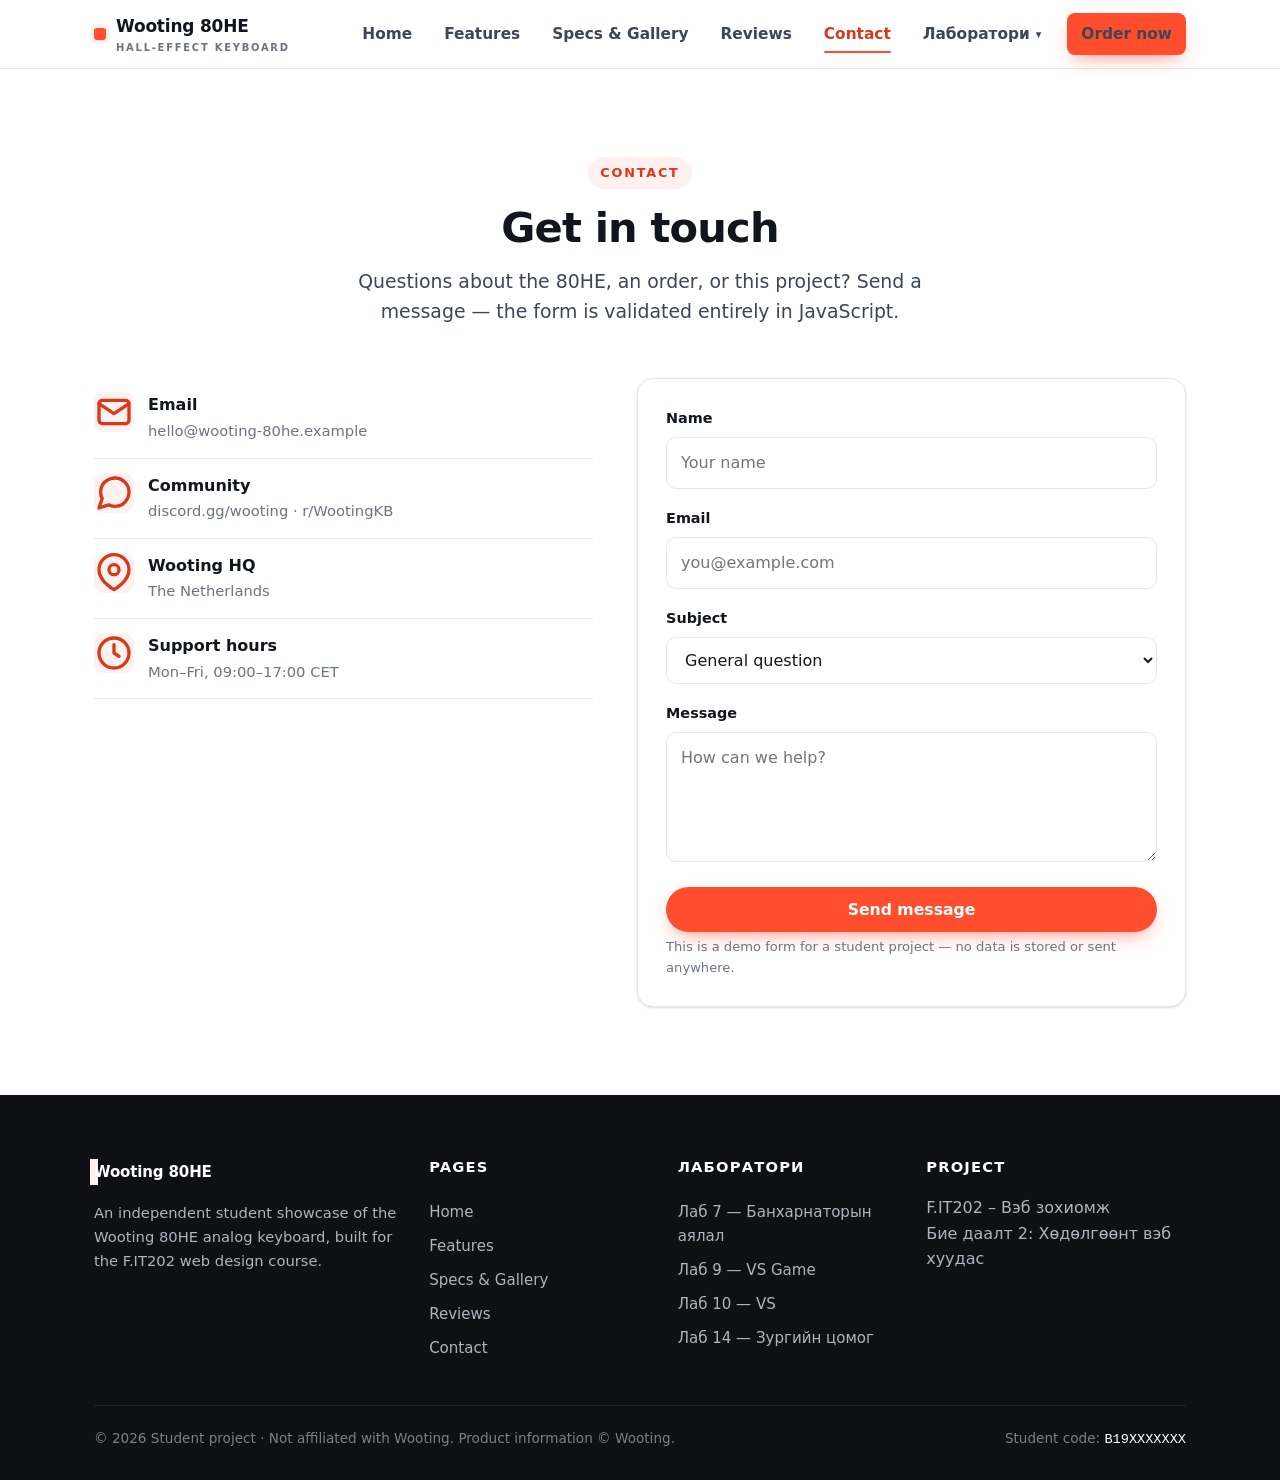
==== contact.html @ c4c40809 "sigma" ====
<!DOCTYPE html>
<html lang="en">
<head>
  <meta charset="UTF-8">
  <meta name="viewport" content="width=device-width, initial-scale=1.0">
  <title>Contact — Wooting 80HE</title>
  <meta name="description" content="Get in touch about the Wooting 80HE.">
  <link rel="stylesheet" href="css/style.css">
</head>
<body>

  <header class="site-header">
    <div class="container nav">
      <a class="brand" href="index.html"><span class="dot"></span><span>Wooting 80HE<small>Hall-Effect Keyboard</small></span></a>
      <button class="nav-toggle" aria-label="Toggle menu" aria-expanded="false"><span></span></button>
      <nav class="nav-links">
        <a href="index.html" data-nav="home">Home</a>
        <a href="features.html" data-nav="features">Features</a>
        <a href="specs.html" data-nav="specs">Specs &amp; Gallery</a>
        <a href="reviews.html" data-nav="reviews">Reviews</a>
        <a href="contact.html" data-nav="contact">Contact</a>
        <div class="nav-item">
          <button type="button" class="dropdown-toggle" aria-haspopup="true" aria-expanded="false">Лаборатори <span class="caret">▾</span></button>
          <div class="dropdown" role="menu">
            <a href="lab9.html"  data-nav="lab9"  role="menuitem"><b>Лаб 9</b><span>VS Game</span></a>
            <a href="lab10.html" data-nav="lab10" role="menuitem"><b>Лаб 10</b><span>VS</span></a>
            <a href="lab14.html" data-nav="lab14" role="menuitem"><b>Лаб 14</b><span>Зургийн цомог</span></a>
          </div>
        </div>
        <a class="btn btn--primary nav-cta" href="contact.html">Order now</a>
      </nav>
    </div>
  </header>
  <div class="loadbar"></div>

  <main id="app" data-page="contact">

    <section class="section">
      <div class="container">
        <div class="section-head center reveal">
          <span class="eyebrow">Contact</span>
          <h2>Get in touch</h2>
          <p class="lead" style="margin:14px auto 0;">Questions about the 80HE, an order, or this project? Send a message — the form is validated entirely in JavaScript.</p>
        </div>

        <div class="contact-grid">
          <div class="reveal">
            <ul class="info-list">
              <li>
                <div class="ico"><svg viewBox="0 0 24 24" fill="none" stroke="currentColor" stroke-width="2" stroke-linecap="round" stroke-linejoin="round"><rect x="3" y="5" width="18" height="14" rx="2"></rect><path d="m3 7 9 6 9-6"></path></svg></div>
                <div><b>Email</b><span>hello@wooting-80he.example</span></div>
              </li>
              <li>
                <div class="ico"><svg viewBox="0 0 24 24" fill="none" stroke="currentColor" stroke-width="2" stroke-linecap="round" stroke-linejoin="round"><path d="M21 11.5a8.38 8.38 0 0 1-.9 3.8 8.5 8.5 0 0 1-7.6 4.7 8.38 8.38 0 0 1-3.8-.9L3 21l1.9-5.7a8.38 8.38 0 0 1-.9-3.8 8.5 8.5 0 0 1 4.7-7.6 8.38 8.38 0 0 1 3.8-.9h.5a8.48 8.48 0 0 1 8 8v.5z"></path></svg></div>
                <div><b>Community</b><span>discord.gg/wooting · r/WootingKB</span></div>
              </li>
              <li>
                <div class="ico"><svg viewBox="0 0 24 24" fill="none" stroke="currentColor" stroke-width="2" stroke-linecap="round" stroke-linejoin="round"><path d="M21 10c0 7-9 12-9 12s-9-5-9-12a9 9 0 0 1 18 0z"></path><circle cx="12" cy="10" r="3"></circle></svg></div>
                <div><b>Wooting HQ</b><span>The Netherlands</span></div>
              </li>
              <li>
                <div class="ico"><svg viewBox="0 0 24 24" fill="none" stroke="currentColor" stroke-width="2" stroke-linecap="round" stroke-linejoin="round"><circle cx="12" cy="12" r="9"></circle><path d="M12 7v5l3 2"></path></svg></div>
                <div><b>Support hours</b><span>Mon–Fri, 09:00–17:00 CET</span></div>
              </li>
            </ul>
          </div>

          <!-- ===== Contact form: validated by initForm() in app.js ===== -->
          <form class="form reveal" id="contact-form" novalidate>
            <div class="form-success">Thanks! Your message has been validated and "sent". We'll be in touch soon.</div>
            <div class="field">
              <label for="name">Name</label>
              <input type="text" id="name" name="name" placeholder="Your name" autocomplete="name">
              <div class="error">Please enter your name.</div>
            </div>
            <div class="field">
              <label for="email">Email</label>
              <input type="email" id="email" name="email" placeholder="you@example.com" autocomplete="email">
              <div class="error">Please enter a valid email address.</div>
            </div>
            <div class="field">
              <label for="subject">Subject</label>
              <select id="subject" name="subject">
                <option value="general">General question</option>
                <option value="order">Order &amp; shipping</option>
                <option value="support">Technical support</option>
                <option value="press">Press &amp; partnerships</option>
              </select>
            </div>
            <div class="field">
              <label for="message">Message</label>
              <textarea id="message" name="message" placeholder="How can we help?"></textarea>
              <div class="error">Message should be at least 10 characters.</div>
            </div>
            <button type="submit" class="btn btn--primary" style="width:100%; justify-content:center;">Send message</button>
            <p class="form-note">This is a demo form for a student project — no data is stored or sent anywhere.</p>
          </form>
        </div>
      </div>
    </section>

  </main>

  <footer class="site-footer">
    <div class="container">
      <div class="footer-grid">
        <div class="footer-brand">
          <a class="brand" href="index.html"><span class="dot"></span><span>Wooting 80HE</span></a>
          <p>An independent student showcase of the Wooting 80HE analog keyboard, built for the F.IT202 web design course.</p>
        </div>
        <div><h4>Pages</h4>
          <a href="index.html">Home</a><br><a href="features.html">Features</a><br><a href="specs.html">Specs &amp; Gallery</a><br><a href="reviews.html">Reviews</a><br><a href="contact.html">Contact</a>
        </div>
        <div><h4>Лаборатори</h4>
          <a href="lab7.html">Лаб 7 — Банхарнаторын аялал</a><br><a href="lab9.html">Лаб 9 — VS Game</a><br><a href="lab10.html">Лаб 10 — VS</a><br><a href="lab14.html">Лаб 14 — Зургийн цомог</a>
        </div>
        <div><h4>Project</h4><p style="margin:0;">F.IT202 – Вэб зохиомж<br>Бие даалт 2: Хөдөлгөөнт вэб хуудас</p></div>
      </div>
      <div class="footer-bottom">
        <span>© 2026 Student project · Not affiliated with Wooting. Product information © Wooting.</span>
        <span>Student code: <span class="code">B19XXXXXXX</span></span>
      </div>
    </div>
  </footer>

  <button class="to-top" aria-label="Back to top">↑</button>
  <script src="js/app.js"></script>
</body>
</html>
---- css/style.css ----
/* =================================================================
   Wooting 80HE — Web Design Self-Study 2 (F.IT202)
   Hand-written CSS. No frameworks, no templates.
   Clean / light / minimal theme
   ================================================================= */

/* ---------- Design tokens ---------- */
:root {
  --bg: #ffffff;
  --bg-alt: #f5f6f8;
  --bg-soft: #fafbfc;
  --ink: #11151c;
  --ink-2: #3d4654;
  --muted: #6b7480;
  --line: #e6e8ec;
  --accent: #ff4d2d;          /* warm coral accent (nod to Wooting) */
  --accent-ink: #d8381b;
  --accent-soft: #fff1ed;
  --ok: #1f9d57;
  --err: #d92d20;

  --radius: 16px;
  --radius-sm: 10px;
  --shadow-sm: 0 1px 2px rgba(16,24,40,.06), 0 1px 3px rgba(16,24,40,.10);
  --shadow: 0 18px 40px -18px rgba(16,24,40,.30);
  --max: 1140px;

  --font: "Inter", "Segoe UI", system-ui, -apple-system, "Helvetica Neue", Arial, sans-serif;
  --mono: "SF Mono", "JetBrains Mono", "Consolas", ui-monospace, monospace;
}

/* ---------- Reset ---------- */
*, *::before, *::after { box-sizing: border-box; margin: 0; padding: 0; }
html { scroll-behavior: smooth; -webkit-text-size-adjust: 100%; }
body {
  font-family: var(--font);
  color: var(--ink);
  background: var(--bg);
  line-height: 1.6;
  -webkit-font-smoothing: antialiased;
  text-rendering: optimizeLegibility;
}
img { max-width: 100%; display: block; }
a { color: inherit; text-decoration: none; }
ul { list-style: none; }
button { font-family: inherit; cursor: pointer; border: none; background: none; }
:focus-visible { outline: 3px solid var(--accent); outline-offset: 2px; border-radius: 4px; }

/* ---------- Layout helpers ---------- */
.container { width: 100%; max-width: var(--max); margin: 0 auto; padding: 0 24px; }
.section { padding: 88px 0; }
.section--alt { background: var(--bg-alt); }
.section--soft { background: var(--bg-soft); }
.center { text-align: center; }
.eyebrow {
  display: inline-block;
  font-size: .8rem; font-weight: 700; letter-spacing: .14em;
  text-transform: uppercase; color: var(--accent-ink);
  background: var(--accent-soft);
  padding: 6px 12px; border-radius: 999px; margin-bottom: 16px;
}
h1, h2, h3 { line-height: 1.12; letter-spacing: -.02em; font-weight: 800; }
h1 { font-size: clamp(2.2rem, 5.2vw, 3.8rem); }
h2 { font-size: clamp(1.7rem, 3.6vw, 2.6rem); }
h3 { font-size: 1.2rem; font-weight: 700; }
.lead { font-size: clamp(1.02rem, 1.6vw, 1.18rem); color: var(--ink-2); max-width: 60ch; }
.muted { color: var(--muted); }
.section-head { max-width: 64ch; margin: 0 auto 52px; }
.section-head.center { text-align: center; }

/* ---------- Buttons ---------- */
.btn {
  display: inline-flex; align-items: center; gap: 8px;
  font-weight: 650; font-size: .98rem;
  padding: 13px 22px; border-radius: 999px;
  transition: transform .15s ease, box-shadow .2s ease, background .2s ease, color .2s ease;
  white-space: nowrap;
}
.btn--primary { background: var(--accent); color: #fff; box-shadow: 0 8px 20px -8px rgba(255,77,45,.7); }
.btn--primary:hover { background: var(--accent-ink); transform: translateY(-2px); }
.btn--ghost { background: #fff; color: var(--ink); border: 1.5px solid var(--line); }
.btn--ghost:hover { border-color: var(--ink); transform: translateY(-2px); }
.btn--light { background: rgba(255,255,255,.16); color: #fff; border: 1.5px solid rgba(255,255,255,.4); }
.btn--light:hover { background: rgba(255,255,255,.28); }

/* =================================================================
   Header / Navigation
   ================================================================= */
.site-header {
  position: sticky; top: 0; z-index: 100;
  background: rgba(255,255,255,.82);
  backdrop-filter: saturate(160%) blur(12px);
  border-bottom: 1px solid var(--line);
}
.nav { display: flex; align-items: center; justify-content: space-between; height: 68px; }
.brand { display: flex; align-items: center; gap: 10px; font-weight: 800; letter-spacing: -.01em; font-size: 1.06rem; }
.brand .dot { width: 12px; height: 12px; border-radius: 3px; background: var(--accent); box-shadow: 0 0 0 4px var(--accent-soft); }
.brand small { display: block; font-size: .62rem; font-weight: 600; letter-spacing: .18em; color: var(--muted); text-transform: uppercase; }

.nav-links { display: flex; align-items: center; gap: 4px; }
.nav-links a {
  position: relative; font-weight: 550; font-size: .96rem; color: var(--ink-2);
  padding: 9px 14px; border-radius: 8px; transition: color .15s ease, background .15s ease;
}
.nav-links a:hover { color: var(--ink); background: var(--bg-alt); }
.nav-links a.is-active { color: var(--accent-ink); }
.nav-links a.is-active::after {
  content: ""; position: absolute; left: 14px; right: 14px; bottom: 2px;
  height: 2px; background: var(--accent); border-radius: 2px;
}
.nav-cta { margin-left: 8px; }

/* dropdown (Laboratory menu) */
.nav-item { position: relative; }
.dropdown-toggle {
  display: inline-flex; align-items: center; gap: 6px;
  font-weight: 550; font-size: .96rem; color: var(--ink-2);
  padding: 9px 14px; border-radius: 8px; transition: color .15s ease, background .15s ease;
}
.dropdown-toggle:hover { color: var(--ink); background: var(--bg-alt); }
.dropdown-toggle.is-active { color: var(--accent-ink); }
.dropdown-toggle .caret { font-size: .7rem; transition: transform .2s ease; }
.dropdown {
  position: absolute; top: calc(100% + 8px); left: 0; min-width: 250px;
  background: #fff; border: 1px solid var(--line); border-radius: 14px;
  box-shadow: var(--shadow); padding: 8px; z-index: 120;
  opacity: 0; visibility: hidden; transform: translateY(-8px);
  transition: opacity .18s ease, transform .18s ease, visibility .18s ease;
}
.nav-item:hover .dropdown,
.nav-item.open .dropdown { opacity: 1; visibility: visible; transform: none; }
.nav-item.open .dropdown-toggle .caret { transform: rotate(180deg); }
.dropdown a {
  display: block; padding: 10px 12px; border-radius: 8px;
  font-size: .92rem; color: var(--ink-2); font-weight: 550;
}
.dropdown a:hover { background: var(--bg-alt); color: var(--ink); }
.dropdown a b { display: block; color: var(--ink); font-size: .95rem; }
.dropdown a span { color: var(--muted); font-size: .8rem; }

/* hamburger */
.nav-toggle { display: none; width: 44px; height: 44px; border-radius: 10px; align-items: center; justify-content: center; }
.nav-toggle span, .nav-toggle span::before, .nav-toggle span::after {
  content: ""; display: block; width: 22px; height: 2px; background: var(--ink); border-radius: 2px; transition: transform .25s ease, opacity .2s ease;
}
.nav-toggle span::before { transform: translateY(-7px); }
.nav-toggle span::after { transform: translateY(5px); }
.nav-toggle.is-open span { background: transparent; }
.nav-toggle.is-open span::before { transform: rotate(45deg); }
.nav-toggle.is-open span::after { transform: rotate(-45deg) translateY(-1px); }

/* AJAX loading bar */
.loadbar {
  position: fixed; top: 0; left: 0; height: 3px; width: 0;
  background: linear-gradient(90deg, var(--accent), #ffb199);
  z-index: 200; opacity: 0; transition: width .2s ease, opacity .3s ease;
}
.loadbar.is-active { opacity: 1; }

/* page swap fade (AJAX) */
#app { animation: fadeUp .45s ease; }
#app.is-swapping { opacity: .25; transition: opacity .15s ease; }
@keyframes fadeUp { from { opacity: 0; transform: translateY(8px); } to { opacity: 1; transform: none; } }

/* =================================================================
   Hero
   ================================================================= */
.hero { position: relative; overflow: hidden; padding: 76px 0 64px; background:
   radial-gradient(1100px 480px at 80% -10%, #fff3ef 0%, rgba(255,255,255,0) 60%),
   radial-gradient(900px 420px at 0% 0%, #eef2ff 0%, rgba(255,255,255,0) 55%); }
.hero-grid { display: grid; grid-template-columns: 1.05fr 1fr; gap: 48px; align-items: center; }
.hero h1 span { color: var(--accent); }
.hero .lead { margin: 20px 0 28px; }
.hero-actions { display: flex; flex-wrap: wrap; gap: 12px; }
.hero-meta { display: flex; gap: 26px; margin-top: 34px; flex-wrap: wrap; }
.hero-meta div { line-height: 1.15; }
.hero-meta b { font-size: 1.5rem; font-weight: 800; display: block; }
.hero-meta small { color: var(--muted); font-size: .82rem; }
.hero-visual { display: flex; justify-content: center; }

/* =================================================================
   Product images  (replace each <img> src with your own image link)
   ================================================================= */
.product-shot {
  width: 100%; display: block; border-radius: 22px;
  aspect-ratio: 16 / 10; object-fit: cover;
  background: var(--bg-alt); border: 1px solid var(--line);
  box-shadow: var(--shadow);
}
.product-shot.is-flat { box-shadow: var(--shadow-sm); }
.slide-card .product-shot { box-shadow: none; margin: 0 auto; }

/* =================================================================
   Cards / grids
   ================================================================= */
.grid { display: grid; gap: 22px; }
.grid-3 { grid-template-columns: repeat(3, 1fr); }
.grid-4 { grid-template-columns: repeat(4, 1fr); }
.grid-2 { grid-template-columns: repeat(2, 1fr); }

.card {
  background: #fff; border: 1px solid var(--line); border-radius: var(--radius);
  padding: 26px; box-shadow: var(--shadow-sm);
  transition: transform .2s ease, box-shadow .2s ease, border-color .2s ease;
}
.card:hover { transform: translateY(-4px); box-shadow: var(--shadow); border-color: #d8dbe1; }
.card .ico {
  width: 46px; height: 46px; border-radius: 12px; display: grid; place-items: center;
  background: var(--accent-soft); color: var(--accent-ink); margin-bottom: 16px;
}
.card .ico svg { width: 24px; height: 24px; }
.card h3 { margin-bottom: 8px; }
.card p { color: var(--ink-2); font-size: .96rem; }

/* stat strip */
.stats { display: grid; grid-template-columns: repeat(4, 1fr); gap: 18px; }
.stat { text-align: center; padding: 28px 16px; border-radius: var(--radius); background: #fff; border: 1px solid var(--line); }
.stat b { display: block; font-size: clamp(1.8rem, 4vw, 2.6rem); font-weight: 800; letter-spacing: -.03em; color: var(--ink); }
.stat span { color: var(--muted); font-size: .9rem; }
.stat .unit { color: var(--accent); }

/* =================================================================
   TABS (custom JS) — features page
   ================================================================= */
.tabs { max-width: 980px; margin: 0 auto; }
.tablist {
  display: flex; flex-wrap: wrap; gap: 6px; padding: 6px;
  background: var(--bg-alt); border-radius: 999px; border: 1px solid var(--line);
  width: max-content; max-width: 100%; margin: 0 auto 36px;
}
.tab {
  padding: 10px 18px; border-radius: 999px; font-weight: 600; font-size: .95rem;
  color: var(--ink-2); transition: background .18s ease, color .18s ease;
}
.tab:hover { color: var(--ink); }
.tab[aria-selected="true"] { background: #fff; color: var(--accent-ink); box-shadow: var(--shadow-sm); }
.tabpanels { position: relative; }
.tabpanel { display: none; animation: fadeUp .4s ease; }
.tabpanel.is-active { display: block; }
.tabpanel-inner { display: grid; grid-template-columns: 1.1fr 1fr; gap: 36px; align-items: center; }
.tabpanel h3 { font-size: 1.5rem; margin-bottom: 12px; }
.tabpanel p { color: var(--ink-2); margin-bottom: 16px; }
.feature-list li { display: flex; gap: 10px; padding: 7px 0; color: var(--ink-2); }
.feature-list li::before { content: "\2713"; color: var(--accent); font-weight: 800; }
.tab-figure {
  border-radius: var(--radius); padding: 30px; min-height: 240px;
  background: linear-gradient(155deg, #fff5f2, #eef2ff);
  border: 1px solid var(--line);
  display: grid; place-items: center; text-align: center;
}
.tab-figure .big { font-size: clamp(2.6rem, 7vw, 4.4rem); font-weight: 800; letter-spacing: -.04em; color: var(--accent); line-height: 1; }
.tab-figure .cap { color: var(--ink-2); margin-top: 8px; font-weight: 600; }

/* =================================================================
   SLIDE (custom JS) — specs / gallery slideshow
   ================================================================= */
.slider { position: relative; max-width: 880px; margin: 0 auto; }
.slider-window { overflow: hidden; border-radius: 22px; }
.slider-track { display: flex; transition: transform .55s cubic-bezier(.6,.02,.2,1); }
.slide { min-width: 100%; }
.slide-card { background: var(--bg-alt); border: 1px solid var(--line); border-radius: 22px; padding: 30px; }
.slide-card .caption { text-align: center; margin-top: 18px; }
.slide-card .caption b { font-size: 1.15rem; }
.slide-card .caption span { color: var(--muted); display: block; font-size: .9rem; }

.slider-btn {
  position: absolute; top: 42%; transform: translateY(-50%);
  width: 46px; height: 46px; border-radius: 50%; background: #fff;
  box-shadow: var(--shadow); display: grid; place-items: center; color: var(--ink);
  transition: transform .15s ease, background .15s ease; z-index: 3;
}
.slider-btn:hover { background: var(--accent); color: #fff; }
.slider-btn.prev { left: -10px; }
.slider-btn.next { right: -10px; }
.slider-dots { display: flex; gap: 8px; justify-content: center; margin-top: 22px; }
.slider-dots button { width: 9px; height: 9px; border-radius: 50%; background: #cfd4dc; transition: width .2s ease, background .2s ease; }
.slider-dots button.is-active { width: 26px; border-radius: 999px; background: var(--accent); }

/* =================================================================
   CAROUSEL (custom JS) — reviews (multi-item, looping)
   ================================================================= */
.carousel { position: relative; max-width: var(--max); margin: 0 auto; }
.carousel-window { overflow: hidden; padding: 6px; }
.carousel-track { display: flex; gap: 22px; transition: transform .55s cubic-bezier(.6,.02,.2,1); }
.review {
  flex: 0 0 calc((100% - 44px) / 3);
  background: #fff; border: 1px solid var(--line); border-radius: var(--radius);
  padding: 26px; box-shadow: var(--shadow-sm); min-height: 230px;
  display: flex; flex-direction: column;
}
.review .stars { color: var(--accent); letter-spacing: 2px; margin-bottom: 12px; }
.review p { color: var(--ink-2); font-size: .98rem; flex: 1; }
.review .who { display: flex; align-items: center; gap: 12px; margin-top: 18px; }
.review .av { width: 40px; height: 40px; border-radius: 50%; background: linear-gradient(135deg, var(--accent), #ffb199); color: #fff; display: grid; place-items: center; font-weight: 700; }
.review .who b { font-size: .94rem; }
.review .who span { color: var(--muted); font-size: .82rem; }
.carousel-controls { display: flex; align-items: center; justify-content: center; gap: 14px; margin-top: 28px; }
.carousel-controls button.arrow {
  width: 44px; height: 44px; border-radius: 50%; border: 1.5px solid var(--line); background: #fff;
  display: grid; place-items: center; transition: background .15s, color .15s, border-color .15s;
}
.carousel-controls button.arrow:hover { background: var(--accent); color: #fff; border-color: var(--accent); }

/* =================================================================
   Specs table
   ================================================================= */
.spec-table { width: 100%; border-collapse: collapse; background: #fff; border: 1px solid var(--line); border-radius: var(--radius); overflow: hidden; }
.spec-table th, .spec-table td { text-align: left; padding: 15px 20px; border-bottom: 1px solid var(--line); }
.spec-table th { width: 38%; color: var(--muted); font-weight: 600; font-size: .92rem; background: var(--bg-soft); }
.spec-table td { color: var(--ink); font-weight: 550; }
.spec-table tr:last-child th, .spec-table tr:last-child td { border-bottom: none; }

/* =================================================================
   Laboratory pages (iframe + explanation video)
   ================================================================= */
.lab-frame {
  border: 1px solid var(--line); border-radius: var(--radius); overflow: hidden;
  background: var(--bg-alt); box-shadow: var(--shadow-sm); margin-bottom: 18px;
}
.lab-frame iframe { width: 100%; height: 540px; border: 0; display: block; background: #fff; }
.lab-actions { display: flex; gap: 12px; flex-wrap: wrap; margin-bottom: 40px; }
.lab-video { margin-top: 30px; }
.lab-video h3 { margin-bottom: 14px; }
.video-embed {
  position: relative; width: 100%; max-width: 820px; margin: 0 auto;
  aspect-ratio: 16 / 9; border-radius: var(--radius); overflow: hidden;
  border: 1px solid var(--line); background: linear-gradient(155deg, #fff5f2, #eef2ff);
  display: grid; place-items: center;
}
.video-embed iframe { position: absolute; inset: 0; width: 100%; height: 100%; border: 0; }
.video-placeholder { text-align: center; color: var(--muted); padding: 20px; }
.video-placeholder .play {
  width: 64px; height: 64px; border-radius: 50%; margin: 0 auto 14px;
  background: var(--accent); color: #fff; display: grid; place-items: center; font-size: 1.4rem;
  box-shadow: 0 10px 24px -10px rgba(255,77,45,.8);
}
.video-placeholder b { color: var(--ink); display: block; font-size: 1.05rem; }

/* =================================================================
   Contact form
   ================================================================= */
.contact-grid { display: grid; grid-template-columns: 1fr 1.1fr; gap: 44px; align-items: start; }
.info-list li { display: flex; gap: 14px; padding: 14px 0; border-bottom: 1px solid var(--line); }
.info-list .ico { width: 40px; height: 40px; flex: 0 0 40px; border-radius: 10px; background: var(--accent-soft); color: var(--accent-ink); display: grid; place-items: center; }
.info-list b { display: block; }
.info-list span { color: var(--muted); font-size: .92rem; }

.form { background: #fff; border: 1px solid var(--line); border-radius: var(--radius); padding: 28px; box-shadow: var(--shadow-sm); }
.field { margin-bottom: 18px; }
.field label { display: block; font-weight: 600; font-size: .9rem; margin-bottom: 7px; }
.field input, .field textarea, .field select {
  width: 100%; padding: 12px 14px; border: 1.5px solid var(--line); border-radius: var(--radius-sm);
  font: inherit; color: var(--ink); background: #fff; transition: border-color .15s ease, box-shadow .15s ease;
}
.field textarea { min-height: 130px; resize: vertical; }
.field input:focus, .field textarea:focus, .field select:focus { outline: none; border-color: var(--accent); box-shadow: 0 0 0 3px var(--accent-soft); }
.field.has-error input, .field.has-error textarea, .field.has-error select { border-color: var(--err); }
.field .error { color: var(--err); font-size: .82rem; margin-top: 6px; display: none; }
.field.has-error .error { display: block; }
.form-note { font-size: .82rem; color: var(--muted); margin-top: 4px; }
.form-success { display: none; background: #ecfdf3; color: #027a48; border: 1px solid #abefc6; padding: 14px 16px; border-radius: var(--radius-sm); margin-bottom: 18px; font-weight: 600; }
.form-success.show { display: block; animation: fadeUp .4s ease; }

/* =================================================================
   CTA band + Footer
   ================================================================= */
.cta-band { background: linear-gradient(135deg, #15171c, #23262e); color: #fff; border-radius: 24px; padding: 56px; text-align: center; }
.cta-band h2 { color: #fff; }
.cta-band p { color: #c4c9d4; max-width: 52ch; margin: 14px auto 26px; }

.site-footer { background: #0e1014; color: #aeb4c0; padding: 60px 0 30px; }
.footer-grid { display: grid; grid-template-columns: 1.4fr 1fr 1fr 1.2fr; gap: 32px; }
.site-footer h4 { color: #fff; font-size: .92rem; letter-spacing: .08em; text-transform: uppercase; margin-bottom: 16px; }
.site-footer a { color: #aeb4c0; font-size: .94rem; display: inline-block; padding: 5px 0; transition: color .15s ease; }
.site-footer a:hover { color: #fff; }
.footer-brand .brand { color: #fff; }
.footer-brand p { font-size: .92rem; margin-top: 12px; max-width: 34ch; }
.footer-bottom { border-top: 1px solid #20242c; margin-top: 40px; padding-top: 22px; display: flex; justify-content: space-between; flex-wrap: wrap; gap: 10px; font-size: .85rem; color: #79808d; }
.footer-bottom .code { color: #fff; font-family: var(--mono); }

/* back to top */
.to-top {
  position: fixed; right: 22px; bottom: 22px; width: 46px; height: 46px; border-radius: 50%;
  background: var(--ink); color: #fff; display: grid; place-items: center; box-shadow: var(--shadow);
  opacity: 0; pointer-events: none; transform: translateY(10px); transition: opacity .25s ease, transform .25s ease; z-index: 90;
}
.to-top.show { opacity: 1; pointer-events: auto; transform: none; }

/* =================================================================
   Reveal on scroll (JS)
   ================================================================= */
.reveal { opacity: 0; transform: translateY(22px); transition: opacity .6s ease, transform .6s ease; }
.reveal.in { opacity: 1; transform: none; }

/* =================================================================
   Responsive
   ================================================================= */
@media (max-width: 940px) {
  .hero-grid { grid-template-columns: 1fr; }
  .hero-visual { order: -1; }
  .grid-4 { grid-template-columns: repeat(2, 1fr); }
  .stats { grid-template-columns: repeat(2, 1fr); }
  .tabpanel-inner { grid-template-columns: 1fr; }
  .contact-grid { grid-template-columns: 1fr; }
  .review { flex-basis: calc((100% - 22px) / 2); }
  .footer-grid { grid-template-columns: 1fr 1fr; }
}
@media (max-width: 720px) {
  .section { padding: 60px 0; }
  .nav-toggle { display: flex; }
  .nav-links {
    position: absolute; top: 68px; left: 0; right: 0;
    flex-direction: column; align-items: stretch; gap: 2px;
    background: #fff; border-bottom: 1px solid var(--line);
    padding: 12px 16px 18px; box-shadow: var(--shadow);
    transform: translateY(-12px); opacity: 0; pointer-events: none; transition: opacity .2s ease, transform .2s ease;
    max-height: 80vh; overflow-y: auto;
  }
  .nav-links.is-open { transform: none; opacity: 1; pointer-events: auto; }
  .nav-links a { padding: 12px 14px; }
  .nav-links a.is-active::after { display: none; }
  .nav-cta { margin: 6px 0 0; }
  /* dropdown becomes an inline accordion on mobile */
  .nav-item { width: 100%; }
  .dropdown-toggle { width: 100%; justify-content: space-between; padding: 12px 14px; }
  .dropdown {
    position: static; opacity: 1; visibility: visible; transform: none;
    box-shadow: none; border: none; border-radius: 0; padding: 0 0 0 10px;
    min-width: 0; display: none;
  }
  .nav-item.open .dropdown { display: block; }
  .nav-item:hover .dropdown { opacity: 1; visibility: visible; }
  .grid-3, .grid-4, .grid-2, .stats { grid-template-columns: 1fr; }
  .review { flex-basis: 100%; }
  .footer-grid { grid-template-columns: 1fr; }
  .cta-band { padding: 38px 24px; }
  .slider-btn.prev { left: 4px; } .slider-btn.next { right: 4px; }
  .lab-frame iframe { height: 420px; }
}
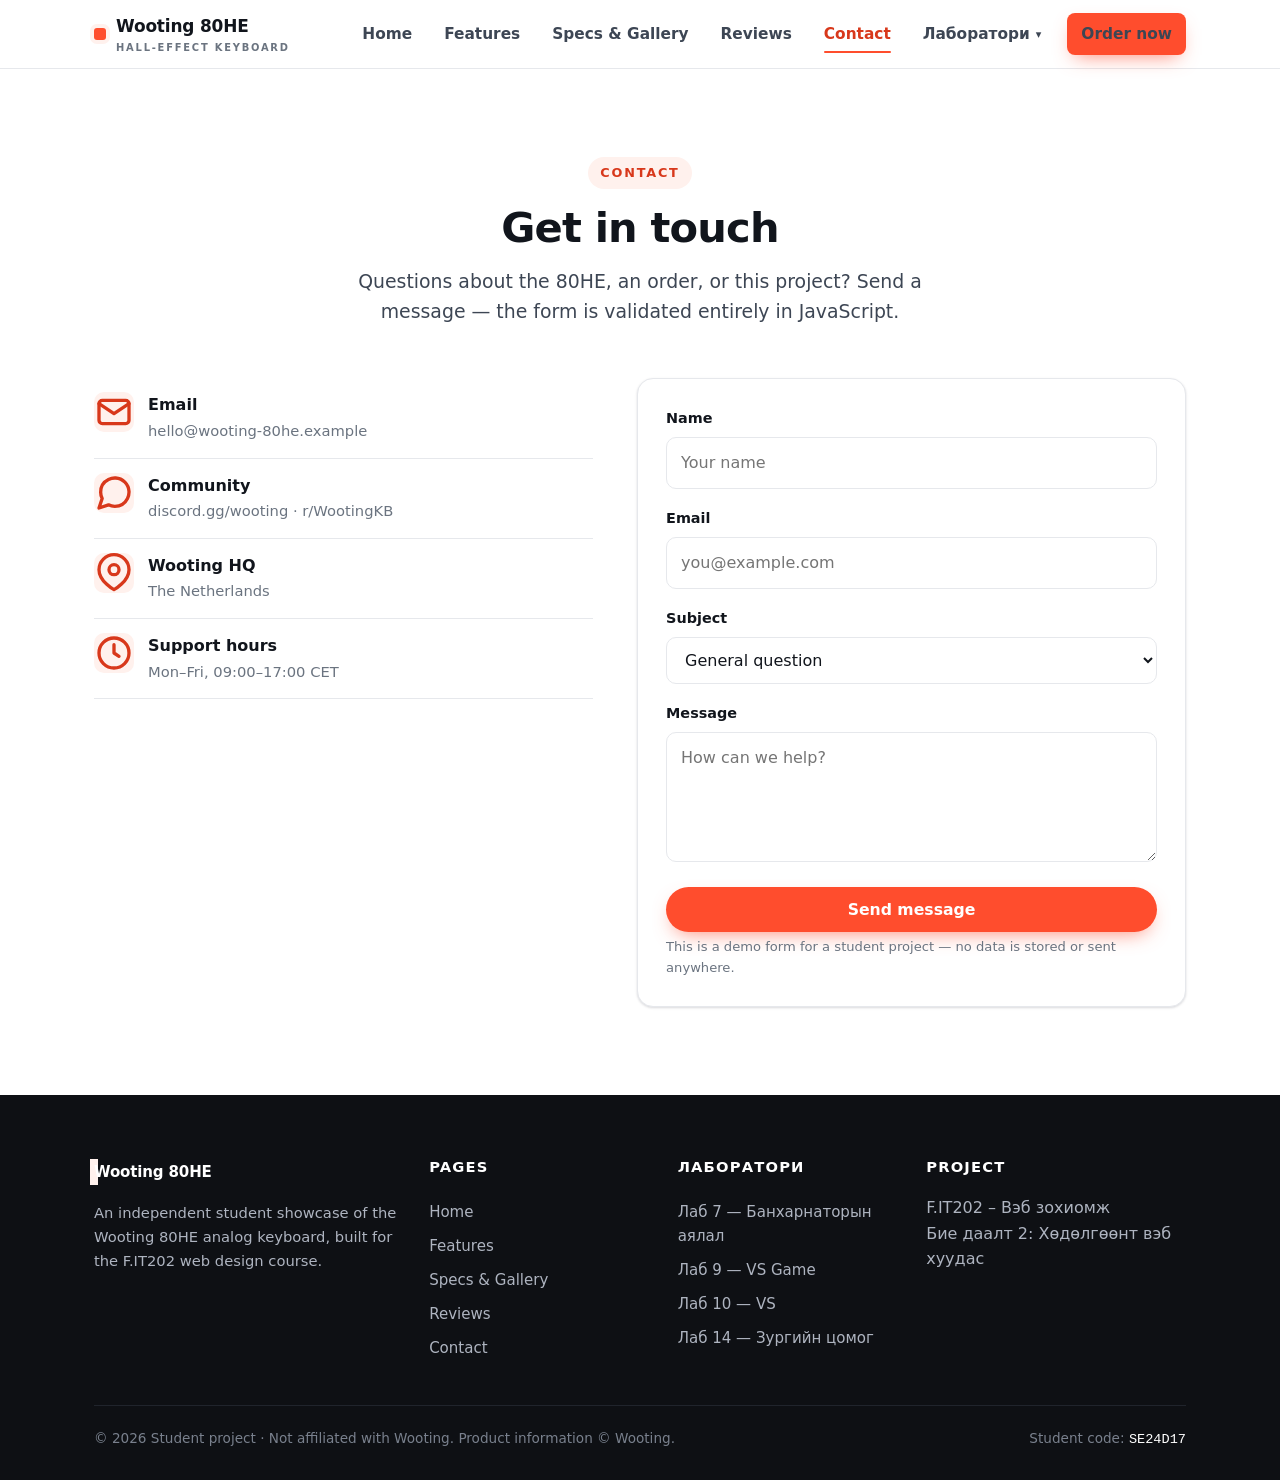
==== commit c2641ec6: "sigma9" ====
--- a/contact.html
+++ b/contact.html
@@ -22,8 +22,8 @@
         <div class="nav-item">
           <button type="button" class="dropdown-toggle" aria-haspopup="true" aria-expanded="false">Лаборатори <span class="caret">▾</span></button>
           <div class="dropdown" role="menu">
+
             <a href="lab9.html"  data-nav="lab9"  role="menuitem"><b>Лаб 9</b><span>VS Game</span></a>
-            <a href="lab10.html" data-nav="lab10" role="menuitem"><b>Лаб 10</b><span>VS</span></a>
             <a href="lab14.html" data-nav="lab14" role="menuitem"><b>Лаб 14</b><span>Зургийн цомог</span></a>
           </div>
         </div>
@@ -118,7 +118,7 @@
       </div>
       <div class="footer-bottom">
         <span>© 2026 Student project · Not affiliated with Wooting. Product information © Wooting.</span>
-        <span>Student code: <span class="code">B19XXXXXXX</span></span>
+        <span>Student code: <span class="code">SE24D17</span></span>
       </div>
     </div>
   </footer>
